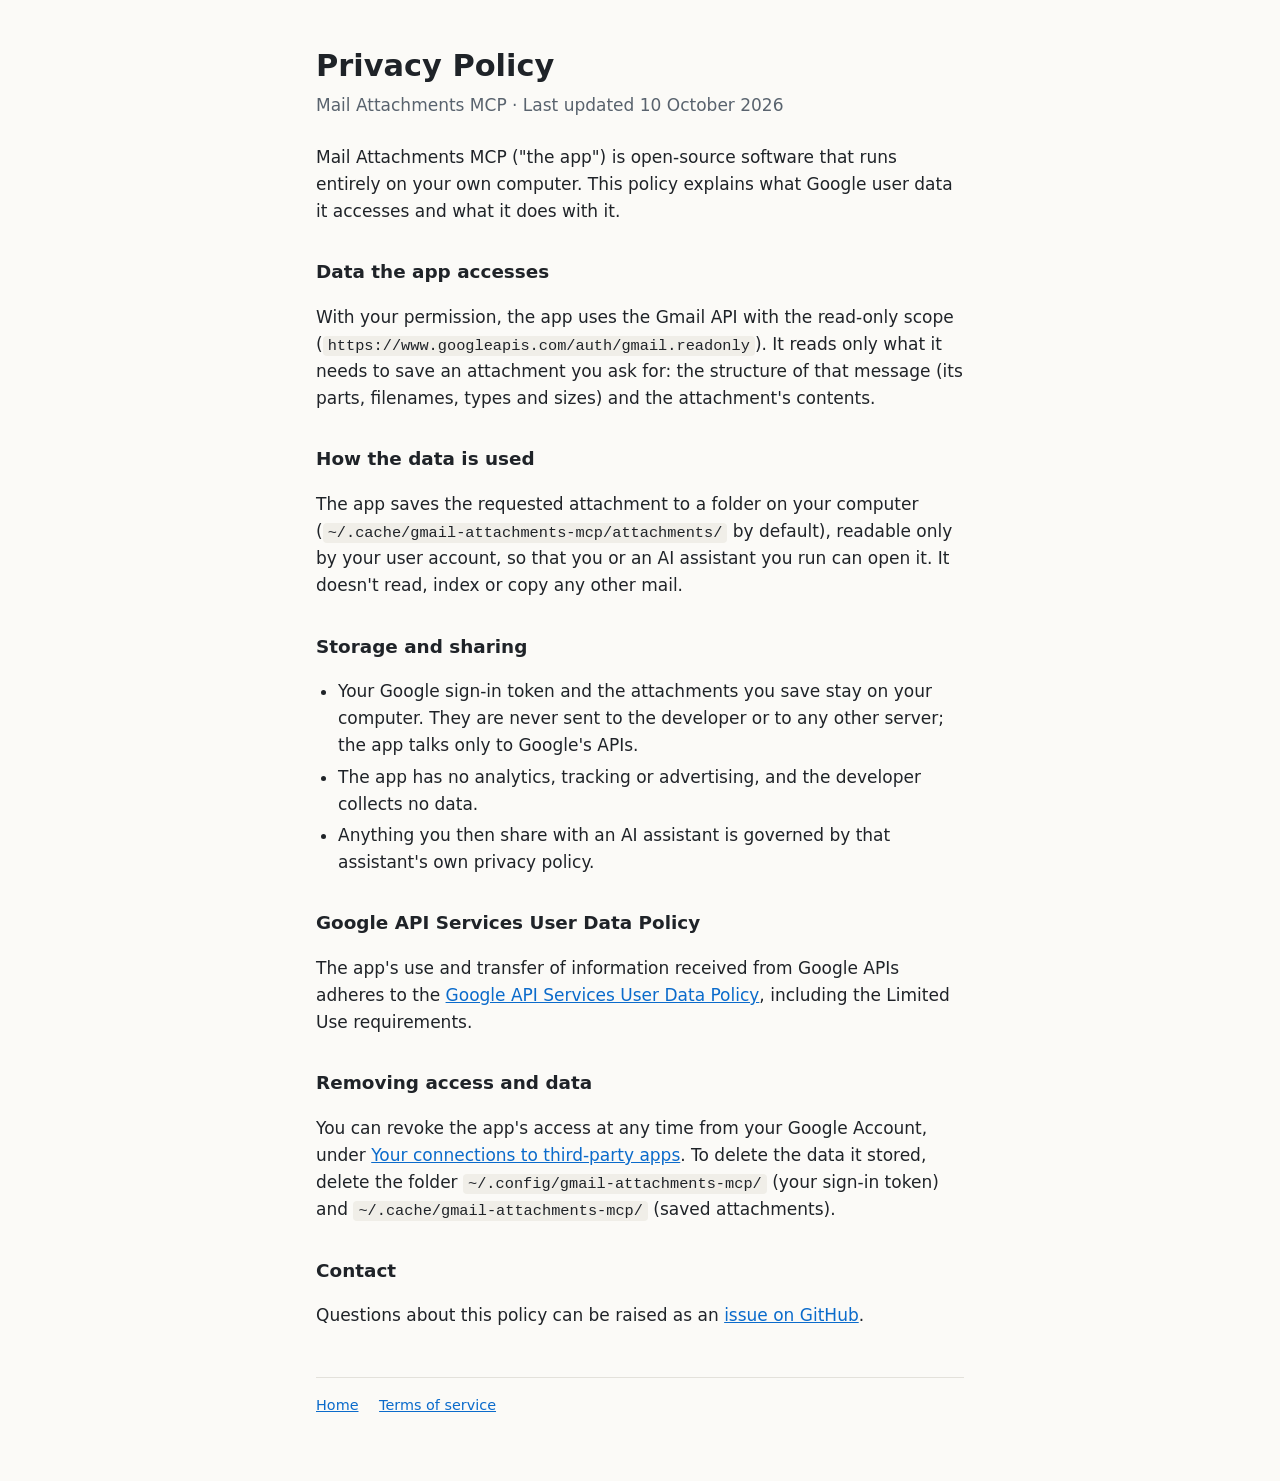
==== docs/privacy.html @ 2f32a09e "Add a project site for the Google OAuth consent screen Publishing the OAuth app, so refresh tokens s" ====
<!doctype html>
<html lang="en">
<head>
  <meta charset="utf-8">
  <meta name="viewport" content="width=device-width, initial-scale=1">
  <title>Privacy Policy</title>
  <meta name="description" content="Privacy policy for Mail Attachments MCP.">
  <link rel="stylesheet" href="style.css">
</head>
<body>
<main>
  <h1>Privacy Policy</h1>
  <p class="lede">Mail Attachments MCP · Last updated 10 October 2026</p>

  <p>Mail Attachments MCP ("the app") is open-source software that runs entirely on your own
    computer. This policy explains what Google user data it accesses and what it does with it.</p>

  <h2>Data the app accesses</h2>
  <p>With your permission, the app uses the Gmail API with the read-only scope
    (<code>https://www.googleapis.com/auth/gmail.readonly</code>). It reads only what it needs to
    save an attachment you ask for: the structure of that message (its parts, filenames, types and
    sizes) and the attachment's contents.</p>

  <h2>How the data is used</h2>
  <p>The app saves the requested attachment to a folder on your computer
    (<code>~/.cache/gmail-attachments-mcp/attachments/</code> by default), readable only by your
    user account, so that you or an AI assistant you run can open it. It doesn't read, index or copy
    any other mail.</p>

  <h2>Storage and sharing</h2>
  <ul>
    <li>Your Google sign-in token and the attachments you save stay on your computer. They are
      never sent to the developer or to any other server; the app talks only to Google's APIs.</li>
    <li>The app has no analytics, tracking or advertising, and the developer collects no data.</li>
    <li>Anything you then share with an AI assistant is governed by that assistant's own privacy
      policy.</li>
  </ul>

  <h2>Google API Services User Data Policy</h2>
  <p>The app's use and transfer of information received from Google APIs adheres to the
    <a href="https://developers.google.com/terms/api-services-user-data-policy">Google API Services
    User Data Policy</a>, including the Limited Use requirements.</p>

  <h2>Removing access and data</h2>
  <p>You can revoke the app's access at any time from your Google Account, under
    <a href="https://myaccount.google.com/connections">Your connections to third-party apps</a>.
    To delete the data it stored, delete the folder <code>~/.config/gmail-attachments-mcp/</code>
    (your sign-in token) and <code>~/.cache/gmail-attachments-mcp/</code> (saved attachments).</p>

  <h2>Contact</h2>
  <p>Questions about this policy can be raised as an
    <a href="https://github.com/jamiesandersonca/gmail-attachments-mcp/issues">issue on GitHub</a>.</p>

  <footer>
    <a href="index.html">Home</a>
    <a href="terms.html">Terms of service</a>
  </footer>
</main>
</body>
</html>
---- docs/style.css ----
:root {
  --bg: #fbfaf7;
  --fg: #1f2328;
  --muted: #59636e;
  --accent: #0b6bcb;
  --rule: #e3e1db;
  --code-bg: #f0eee8;
}
@media (prefers-color-scheme: dark) {
  :root {
    --bg: #15171a;
    --fg: #e6e6e3;
    --muted: #9aa1a9;
    --accent: #6cb1ff;
    --rule: #2b2f34;
    --code-bg: #22252a;
  }
}
* { box-sizing: border-box; }
body {
  margin: 0;
  background: var(--bg);
  color: var(--fg);
  font: 17px/1.6 system-ui, -apple-system, "Segoe UI", sans-serif;
}
main { max-width: 680px; margin: 0 auto; padding: 48px 16px 64px; }
h1 { font-size: 1.9rem; line-height: 1.2; margin: 0 0 8px; }
h2 { font-size: 1.15rem; margin: 32px 0 8px; }
.lede { color: var(--muted); margin: 0 0 24px; }
a { color: var(--accent); }
code {
  font: 0.9em ui-monospace, SFMono-Regular, Menlo, monospace;
  background: var(--code-bg);
  padding: 1px 5px;
  border-radius: 4px;
}
ol, ul { padding-left: 22px; }
li { margin: 4px 0; }
footer {
  margin-top: 48px;
  padding-top: 16px;
  border-top: 1px solid var(--rule);
  color: var(--muted);
  font-size: 0.9rem;
}
footer a { margin-right: 16px; }
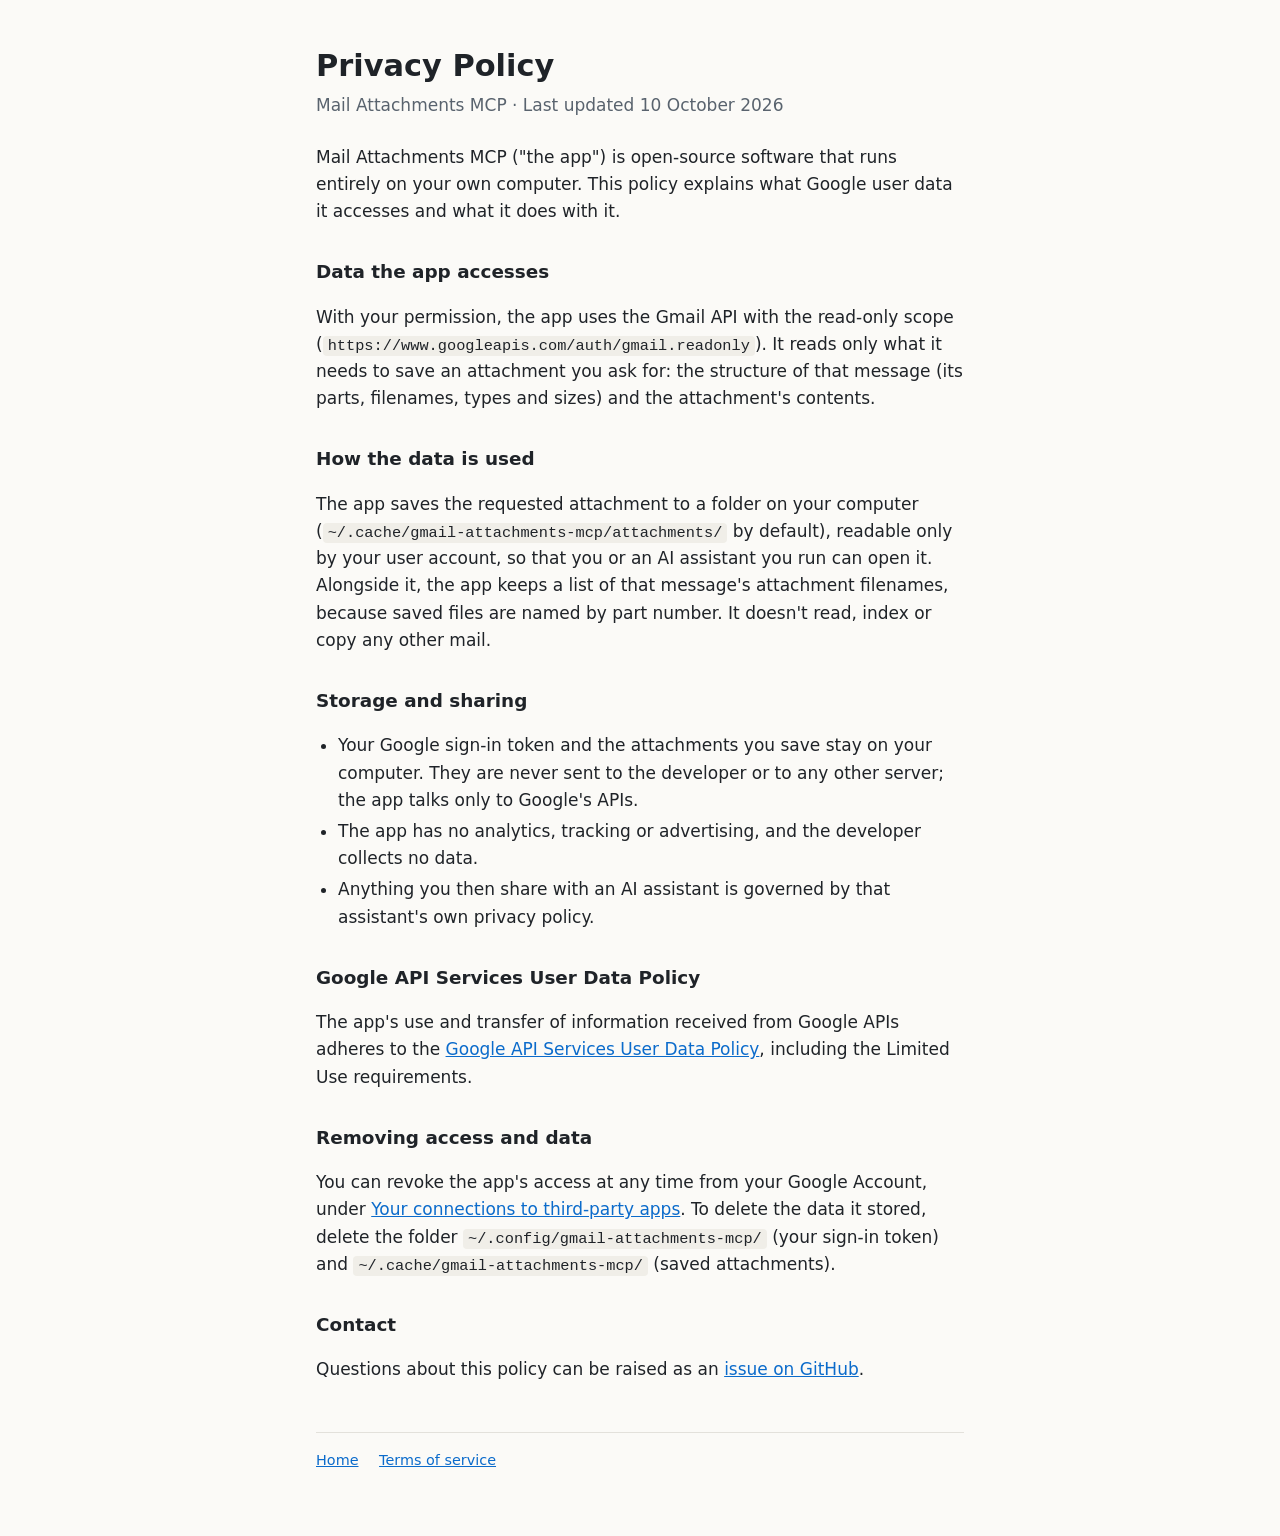
==== commit 0ef30288: "Name saved attachments from IDs instead of the sender's filename Filtering characters out of the sen" ====
--- a/docs/privacy.html
+++ b/docs/privacy.html
@@ -24,7 +24,8 @@
   <h2>How the data is used</h2>
   <p>The app saves the requested attachment to a folder on your computer
     (<code>~/.cache/gmail-attachments-mcp/attachments/</code> by default), readable only by your
-    user account, so that you or an AI assistant you run can open it. It doesn't read, index or copy
+    user account, so that you or an AI assistant you run can open it. Alongside it, the app keeps a
+    list of that message's attachment filenames, because saved files are named by part number. It doesn't read, index or copy
     any other mail.</p>
 
   <h2>Storage and sharing</h2>
